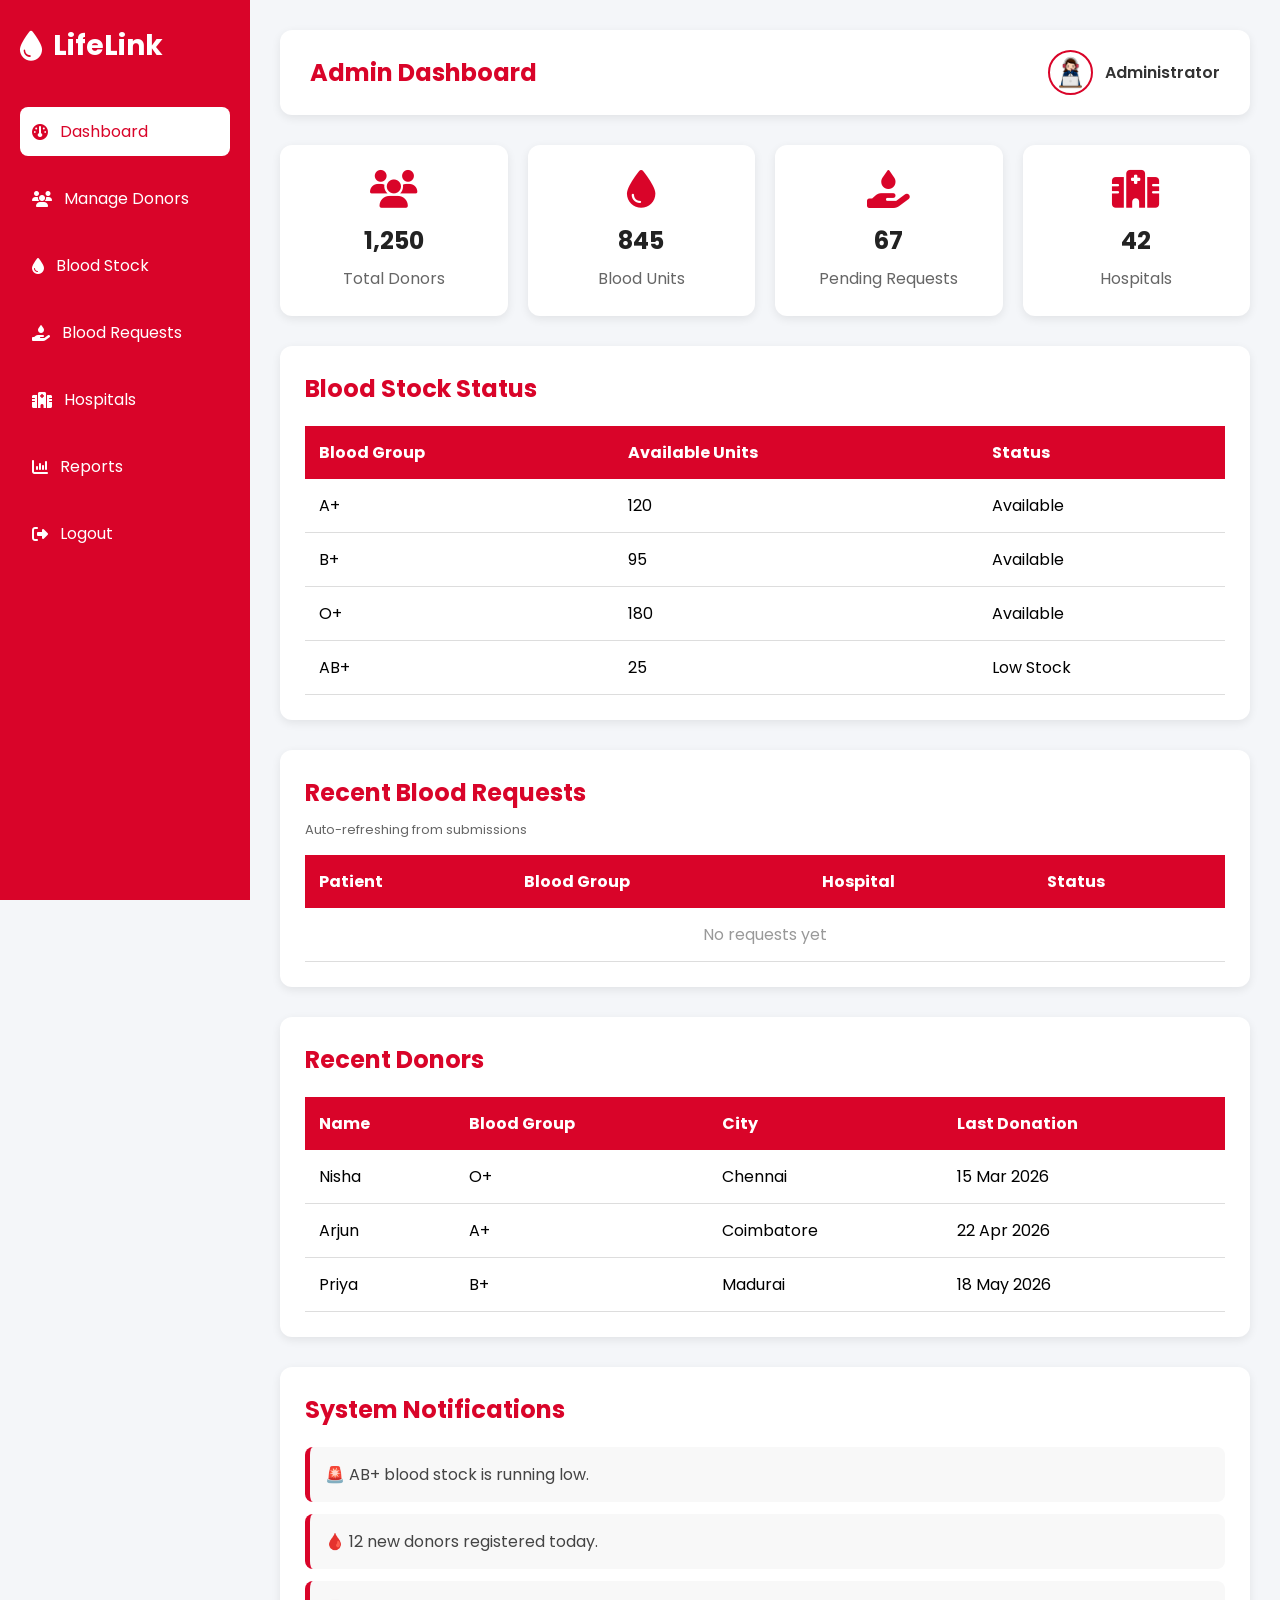
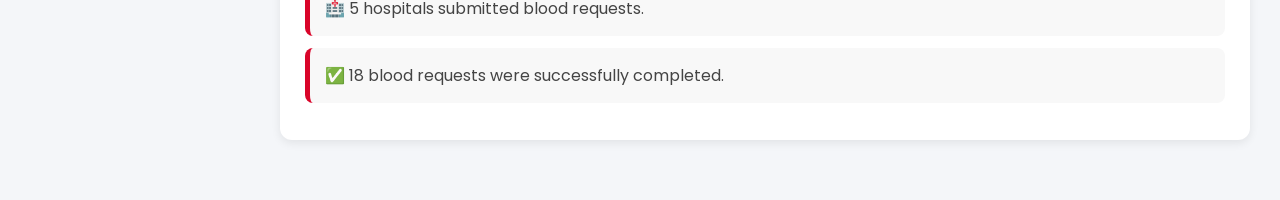
==== admin.html @ ac34ea30 "Initial commit" ====
<!doctype html>
<html lang="en">
  <head>
    <meta charset="UTF-8" />
    <meta name="viewport" content="width=device-width, initial-scale=1.0" />
    <title>LifeLink | Admin Dashboard</title>

    <!-- CSS -->
    <link rel="stylesheet" href="css/admin.css" />

    <!-- Google Font -->
    <link
      href="https://fonts.googleapis.com/css2?family=Poppins:wght@300;400;500;600;700&display=swap"
      rel="stylesheet"
    />

    <!-- Font Awesome -->
    <link
      rel="stylesheet"
      href="https://cdnjs.cloudflare.com/ajax/libs/font-awesome/6.7.2/css/all.min.css"
    />
  </head>

  <body>
    <div class="container">
      <!-- Sidebar -->

      <aside class="sidebar">
        <div class="logo">
          <i class="fa-solid fa-droplet"></i>
          <h2>LifeLink</h2>
        </div>

        <ul>
          <li>
            <a href="admin.html" class="active"
              ><i class="fa-solid fa-gauge"></i> Dashboard</a
            >
          </li>
          <li>
            <a href="#"><i class="fa-solid fa-users"></i> Manage Donors</a>
          </li>
          <li>
            <a href="#"><i class="fa-solid fa-droplet"></i> Blood Stock</a>
          </li>
          <li>
            <a href="#"
              ><i class="fa-solid fa-hand-holding-droplet"></i> Blood
              Requests</a
            >
          </li>
          <li>
            <a href="#"><i class="fa-solid fa-hospital"></i> Hospitals</a>
          </li>
          <li>
            <a href="#"><i class="fa-solid fa-chart-column"></i> Reports</a>
          </li>
          <li>
            <a href="login.html"
              ><i class="fa-solid fa-right-from-bracket"></i> Logout</a
            >
          </li>
        </ul>
      </aside>

      <!-- Main Content -->

      <main class="main-content">
        <header class="topbar">
          <h2>Admin Dashboard</h2>

          <div class="admin-profile">
            <img src="images/admin.png" alt="Admin" />

            <span>Administrator</span>
          </div>
        </header>

        <!-- Dashboard Cards -->

        <section class="dashboard-cards">
          <div class="card">
            <i class="fa-solid fa-users"></i>

            <h2>1,250</h2>

            <p>Total Donors</p>
          </div>

          <div class="card">
            <i class="fa-solid fa-droplet"></i>

            <h2>845</h2>

            <p>Blood Units</p>
          </div>

          <div class="card">
            <i class="fa-solid fa-hand-holding-droplet"></i>

            <h2>67</h2>

            <p>Pending Requests</p>
          </div>

          <div class="card">
            <i class="fa-solid fa-hospital"></i>

            <h2>42</h2>

            <p>Hospitals</p>
          </div>
        </section>

        <!-- Blood Stock -->

        <section class="blood-stock">
          <h2>Blood Stock Status</h2>

          <table>
            <thead>
              <tr>
                <th>Blood Group</th>

                <th>Available Units</th>

                <th>Status</th>
              </tr>
            </thead>

            <tbody>
              <tr>
                <td>A+</td>
                <td>120</td>
                <td>Available</td>
              </tr>

              <tr>
                <td>B+</td>
                <td>95</td>
                <td>Available</td>
              </tr>

              <tr>
                <td>O+</td>
                <td>180</td>
                <td>Available</td>
              </tr>

              <tr>
                <td>AB+</td>
                <td>25</td>
                <td>Low Stock</td>
              </tr>
            </tbody>
          </table>
        </section>

        <!-- Recent Blood Requests -->

        <section class="requests">
          <h2>Recent Blood Requests</h2>

          <p
            style="
              font-size: 13px;
              color: #666;
              margin-bottom: 15px;
              margin-top: -10px;
            "
          >
            Auto-refreshing from submissions
          </p>

          <table>
            <thead>
              <tr>
                <th>Patient</th>

                <th>Blood Group</th>

                <th>Hospital</th>

                <th>Status</th>
              </tr>
            </thead>

            <tbody id="requestsTableBody"></tbody>
          </table>
        </section>

        <!-- Recent Donors -->

        <section class="recent-donors">
          <h2>Recent Donors</h2>

          <table>
            <thead>
              <tr>
                <th>Name</th>

                <th>Blood Group</th>

                <th>City</th>

                <th>Last Donation</th>
              </tr>
            </thead>

            <tbody>
              <tr>
                <td>Nisha</td>

                <td>O+</td>

                <td>Chennai</td>

                <td>15 Mar 2026</td>
              </tr>

              <tr>
                <td>Arjun</td>

                <td>A+</td>

                <td>Coimbatore</td>

                <td>22 Apr 2026</td>
              </tr>

              <tr>
                <td>Priya</td>

                <td>B+</td>

                <td>Madurai</td>

                <td>18 May 2026</td>
              </tr>
            </tbody>
          </table>
        </section>

        <!-- Notifications -->

        <section class="notifications">
          <h2>System Notifications</h2>

          <ul>
            <li>🚨 AB+ blood stock is running low.</li>

            <li>🩸 12 new donors registered today.</li>

            <li>🏥 5 hospitals submitted blood requests.</li>

            <li>✅ 18 blood requests were successfully completed.</li>
          </ul>
        </section>
      </main>
    </div>

    <script src="js/script.js"></script>

    <script>
      // Load and display blood requests from localStorage
      function loadBloodRequests() {
        const requests =
          JSON.parse(localStorage.getItem("bloodRequests")) || [];
        const tbody = document.getElementById("requestsTableBody");

        tbody.innerHTML = "";

        if (requests.length === 0) {
          tbody.innerHTML =
            '<tr><td colspan="4" style="text-align: center; color: #999;">No requests yet</td></tr>';
          return;
        }

        requests.forEach((request) => {
          const row = document.createElement("tr");
          row.innerHTML = `
        <td>${request.patient}</td>
        <td>${request.bloodGroup}</td>
        <td>${request.hospital}</td>
        <td>${request.status}</td>
      `;
          tbody.appendChild(row);
        });
      }

      // Load requests when page loads
      window.addEventListener("load", loadBloodRequests);

      // Refresh requests every 2 seconds to see new submissions
      setInterval(loadBloodRequests, 2000);
    </script>
  </body>
</html>
---- css/admin.css ----
/* ==========================
   LifeLink Admin Dashboard
   Part 1
========================== */

*{
    margin:0;
    padding:0;
    box-sizing:border-box;
    font-family:'Poppins',sans-serif;
}

body{
    background:#f4f6f9;
}

.container{
    display:flex;
    min-height:100vh;
}

/* Sidebar */

.sidebar{
    width:250px;
    background:#d90429;
    color:#fff;
    position:fixed;
    left:0;
    top:0;
    height:100%;
    padding:25px 20px;
}

.logo{
    display:flex;
    align-items:center;
    gap:10px;
    margin-bottom:40px;
}

.logo i{
    font-size:30px;
}

.logo h2{
    font-size:28px;
    font-weight:700;
}

.sidebar ul{
    list-style:none;
}

.sidebar ul li{
    margin:18px 0;
}

.sidebar ul li a{
    color:#fff;
    text-decoration:none;
    display:flex;
    align-items:center;
    gap:12px;
    padding:12px;
    border-radius:8px;
    transition:.3s;
}

.sidebar ul li a:hover,
.sidebar ul li a.active{
    background:#fff;
    color:#d90429;
}

/* Main Content */

.main-content{
    margin-left:250px;
    width:calc(100% - 250px);
    padding:30px;
}

/* Topbar */

.topbar{
    background:#fff;
    padding:20px 30px;
    border-radius:12px;
    display:flex;
    justify-content:space-between;
    align-items:center;
    box-shadow:0 3px 10px rgba(0,0,0,.08);
    margin-bottom:30px;
}

.topbar h2{
    color:#d90429;
}

.admin-profile{
    display:flex;
    align-items:center;
    gap:12px;
}

.admin-profile img{
    width:45px;
    height:45px;
    border-radius:50%;
    object-fit:cover;
    border:2px solid #d90429;
}

.admin-profile span{
    font-weight:600;
    color:#333;
}

/* ================= Dashboard Cards ================= */

.dashboard-cards{
    display:grid;
    grid-template-columns:repeat(4,1fr);
    gap:20px;
    margin-bottom:30px;
}

.card{
    background:#fff;
    border-radius:12px;
    padding:25px;
    text-align:center;
    box-shadow:0 3px 10px rgba(0,0,0,.08);
    transition:.3s;
}

.card:hover{
    transform:translateY(-5px);
}

.card i{
    font-size:38px;
    color:#d90429;
    margin-bottom:15px;
}

.card h2{
    color:#222;
    margin-bottom:8px;
}

.card p{
    color:#666;
}

/* ================= Tables ================= */

.blood-stock,
.requests,
.recent-donors{
    background:#fff;
    padding:25px;
    border-radius:12px;
    margin-bottom:30px;
    box-shadow:0 3px 10px rgba(0,0,0,.08);
}

.blood-stock h2,
.requests h2,
.recent-donors h2{
    color:#d90429;
    margin-bottom:20px;
}

table{
    width:100%;
    border-collapse:collapse;
}

table th{
    background:#d90429;
    color:#fff;
    padding:14px;
    text-align:left;
}

table td{
    padding:14px;
    border-bottom:1px solid #ddd;
}

table tr:hover{
    background:#f9f9f9;
}
/* ================= Notifications ================= */

.notifications{
    background:#fff;
    padding:25px;
    border-radius:12px;
    box-shadow:0 3px 10px rgba(0,0,0,.08);
    margin-bottom:30px;
}

.notifications h2{
    color:#d90429;
    margin-bottom:20px;
}

.notifications ul{
    list-style:none;
}

.notifications ul li{
    padding:15px;
    margin-bottom:12px;
    background:#f8f8f8;
    border-left:5px solid #d90429;
    border-radius:8px;
    color:#444;
    transition:0.3s;
}

.notifications ul li:hover{
    background:#ffe9ed;
    transform:translateX(5px);
}

/* ================= Responsive ================= */

@media(max-width:1100px){

    .dashboard-cards{
        grid-template-columns:repeat(2,1fr);
    }
}

@media(max-width:768px){

    .container{
        flex-direction:column;
    }

    .sidebar{
        position:relative;
        width:100%;
        height:auto;
    }

    .main-content{
        margin-left:0;
        width:100%;
        padding:20px;
    }

    .topbar{
        flex-direction:column;
        gap:15px;
        text-align:center;
    }

    .dashboard-cards{
        grid-template-columns:1fr;
    }

    table{
        display:block;
        overflow-x:auto;
        white-space:nowrap;
    }
}

@media(max-width:480px){

    .logo h2{
        font-size:22px;
    }

    .sidebar ul li a{
        font-size:15px;
        padding:10px;
    }

    .card{
        padding:20px;
    }

    .card i{
        font-size:32px;
    }

    .blood-stock,
    .requests,
    .recent-donors,
    .notifications{
        padding:18px;
    }

    .topbar h2{
        font-size:24px;
    }
}
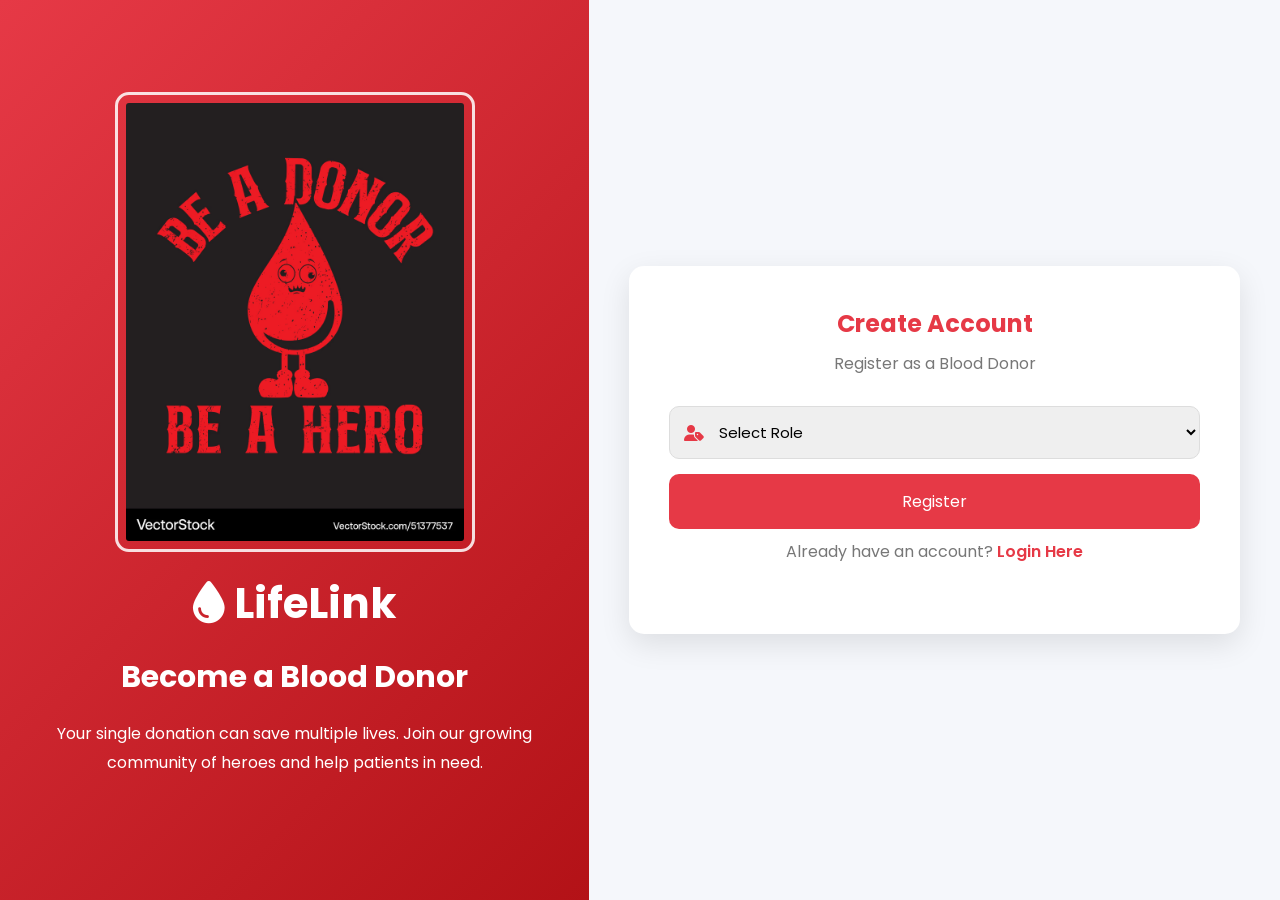
==== commit 1d455ef7: "Add hospital donor and admin details Co-authored-by: Copilot <223556219+Copilot@users.noreply.github" ====
--- a/admin.html
+++ b/admin.html
@@ -3,18 +3,12 @@
   <head>
     <meta charset="UTF-8" />
     <meta name="viewport" content="width=device-width, initial-scale=1.0" />
-    <title>LifeLink | Admin Dashboard</title>
-
-    <!-- CSS -->
+    <title>LifeLink | Staff Dashboard</title>
     <link rel="stylesheet" href="css/admin.css" />
-
-    <!-- Google Font -->
     <link
       href="https://fonts.googleapis.com/css2?family=Poppins:wght@300;400;500;600;700&display=swap"
       rel="stylesheet"
     />
-
-    <!-- Font Awesome -->
     <link
       rel="stylesheet"
       href="https://cdnjs.cloudflare.com/ajax/libs/font-awesome/6.7.2/css/all.min.css"
@@ -23,37 +17,42 @@
 
   <body>
     <div class="container">
-      <!-- Sidebar -->
-
       <aside class="sidebar">
         <div class="logo">
           <i class="fa-solid fa-droplet"></i>
           <h2>LifeLink</h2>
         </div>
 
-        <ul>
-          <li>
-            <a href="admin.html" class="active"
-              ><i class="fa-solid fa-gauge"></i> Dashboard</a
-            >
-          </li>
-          <li>
-            <a href="#"><i class="fa-solid fa-users"></i> Manage Donors</a>
-          </li>
-          <li>
-            <a href="#"><i class="fa-solid fa-droplet"></i> Blood Stock</a>
-          </li>
-          <li>
-            <a href="#"
-              ><i class="fa-solid fa-hand-holding-droplet"></i> Blood
-              Requests</a
-            >
-          </li>
-          <li>
-            <a href="#"><i class="fa-solid fa-hospital"></i> Hospitals</a>
-          </li>
-          <li>
-            <a href="#"><i class="fa-solid fa-chart-column"></i> Reports</a>
+        <ul id="adminNavigation">
+          <li>
+            <a href="#blood-requests"
+              ><i class="fa-solid fa-hand-holding-droplet"></i> Request Blood</a
+            >
+          </li>
+          <li>
+            <a href="#blood-requests"
+              ><i class="fa-solid fa-list"></i> Blood Requests</a
+            >
+          </li>
+          <li>
+            <a href="#blood-stock"
+              ><i class="fa-solid fa-droplet"></i> Blood Stock</a
+            >
+          </li>
+          <li>
+            <a href="#manage-donors"
+              ><i class="fa-solid fa-users"></i> Manage Donors</a
+            >
+          </li>
+          <li>
+            <a href="#hospitals"
+              ><i class="fa-solid fa-hospital"></i> Hospitals</a
+            >
+          </li>
+          <li>
+            <a href="#reports"
+              ><i class="fa-solid fa-chart-column"></i> Reports</a
+            >
           </li>
           <li>
             <a href="login.html"
@@ -61,92 +60,73 @@
             >
           </li>
         </ul>
+        <ul id="hospitalNavigation" hidden>
+          <li>
+            <a href="login.html"
+              ><i class="fa-solid fa-right-from-bracket"></i> Logout</a
+            >
+          </li>
+        </ul>
       </aside>
 
-      <!-- Main Content -->
-
-      <main class="main-content">
+      <main class="main-content" id="adminDashboard" hidden>
         <header class="topbar">
           <h2>Admin Dashboard</h2>
-
           <div class="admin-profile">
             <img src="images/admin.png" alt="Admin" />
-
-            <span>Administrator</span>
+            <span id="adminDisplayName">Administrator</span>
           </div>
         </header>
-
-        <!-- Dashboard Cards -->
 
         <section class="dashboard-cards">
           <div class="card">
             <i class="fa-solid fa-users"></i>
-
             <h2>1,250</h2>
-
             <p>Total Donors</p>
           </div>
-
           <div class="card">
             <i class="fa-solid fa-droplet"></i>
-
             <h2>845</h2>
-
             <p>Blood Units</p>
           </div>
-
           <div class="card">
             <i class="fa-solid fa-hand-holding-droplet"></i>
-
             <h2>67</h2>
-
             <p>Pending Requests</p>
           </div>
-
-          <div class="card">
+          <div class="card" id="hospitals">
             <i class="fa-solid fa-hospital"></i>
-
             <h2>42</h2>
-
             <p>Hospitals</p>
           </div>
         </section>
 
-        <!-- Blood Stock -->
-
-        <section class="blood-stock">
+        <section class="blood-stock" id="blood-stock">
           <h2>Blood Stock Status</h2>
-
           <table>
             <thead>
               <tr>
                 <th>Blood Group</th>
-
                 <th>Available Units</th>
-
                 <th>Status</th>
               </tr>
             </thead>
-
             <tbody>
               <tr>
                 <td>A+</td>
                 <td>120</td>
                 <td>Available</td>
               </tr>
-
               <tr>
                 <td>B+</td>
                 <td>95</td>
                 <td>Available</td>
               </tr>
-
               <tr>
                 <td>O+</td>
                 <td>180</td>
                 <td>Available</td>
               </tr>
-
               <tr>
                 <td>AB+</td>
                 <td>25</td>
@@ -156,11 +136,8 @@
           </table>
         </section>
 
-        <!-- Recent Blood Requests -->
-
-        <section class="requests">
+        <section class="requests" id="blood-requests">
           <h2>Recent Blood Requests</h2>
-
           <p
             style="
               font-size: 13px;
@@ -171,127 +148,155 @@
           >
             Auto-refreshing from submissions
           </p>
-
           <table>
             <thead>
               <tr>
                 <th>Patient</th>
-
                 <th>Blood Group</th>
-
                 <th>Hospital</th>
-
                 <th>Status</th>
               </tr>
             </thead>
-
             <tbody id="requestsTableBody"></tbody>
           </table>
         </section>
 
-        <!-- Recent Donors -->
+        <section class="recent-donors" id="manage-donors">
+          <h2>Manage Donors</h2>
+          <table>
+            <thead>
+              <tr>
+                <th>Name</th>
+                <th>Blood Group</th>
+                <th>City</th>
+                <th>Last Donation</th>
+              </tr>
+            </thead>
+            <tbody>
+              <tr>
+                <td>Nisha</td>
+                <td>O+</td>
+                <td>Chennai</td>
+                <td>15 Mar 2026</td>
+              </tr>
+              <tr>
+                <td>Arjun</td>
+                <td>A+</td>
+                <td>Coimbatore</td>
+                <td>22 Apr 2026</td>
+              </tr>
+              <tr>
+                <td>Priya</td>
+                <td>B+</td>
+                <td>Madurai</td>
+                <td>18 May 2026</td>
+              </tr>
+            </tbody>
+          </table>
+        </section>
+
+        <section class="notifications" id="reports">
+          <h2>Reports</h2>
+          <ul>
+            <li>AB+ blood stock is running low.</li>
+            <li>12 new donors registered today.</li>
+            <li>5 hospitals submitted blood requests.</li>
+            <li>18 blood requests were successfully completed.</li>
+          </ul>
+        </section>
+      </main>
+
+      <main class="main-content" id="hospitalDashboard" hidden>
+        <header class="topbar">
+          <h2>Hospital Dashboard</h2>
+          <div class="admin-profile">
+            <img src="images/admin.png" alt="Hospital account" />
+            <span id="hospitalDisplayName">Hospital</span>
+          </div>
+        </header>
+
+        <section class="dashboard-cards">
+          <div class="card">
+            <i class="fa-solid fa-hand-holding-droplet"></i>
+            <h2 id="hospitalRequestCount">0</h2>
+            <p>Requested Blood</p>
+          </div>
+        </section>
 
         <section class="recent-donors">
-          <h2>Recent Donors</h2>
-
+          <h2>Donor Details</h2>
           <table>
             <thead>
               <tr>
                 <th>Name</th>
-
                 <th>Blood Group</th>
-
-                <th>City</th>
-
+                <th>Age</th>
+                <th>Gender</th>
+                <th>Weight</th>
+                <th>Phone</th>
+                <th>Location</th>
+                <th>Email</th>
                 <th>Last Donation</th>
-              </tr>
-            </thead>
-
-            <tbody>
-              <tr>
-                <td>Nisha</td>
-
-                <td>O+</td>
-
-                <td>Chennai</td>
-
-                <td>15 Mar 2026</td>
-              </tr>
-
-              <tr>
-                <td>Arjun</td>
-
-                <td>A+</td>
-
-                <td>Coimbatore</td>
-
-                <td>22 Apr 2026</td>
-              </tr>
-
-              <tr>
-                <td>Priya</td>
-
-                <td>B+</td>
-
-                <td>Madurai</td>
-
-                <td>18 May 2026</td>
-              </tr>
-            </tbody>
-          </table>
-        </section>
-
-        <!-- Notifications -->
-
-        <section class="notifications">
-          <h2>System Notifications</h2>
-
-          <ul>
-            <li>🚨 AB+ blood stock is running low.</li>
-
-            <li>🩸 12 new donors registered today.</li>
-
-            <li>🏥 5 hospitals submitted blood requests.</li>
-
-            <li>✅ 18 blood requests were successfully completed.</li>
-          </ul>
+                <th>Donation Count</th>
+              </tr>
+            </thead>
+            <tbody id="hospitalDonorDetails"></tbody>
+          </table>
+        </section>
+
+        <section class="recent-donors">
+          <h2>Admin Details</h2>
+          <table>
+            <thead>
+              <tr>
+                <th>Employee ID</th>
+                <th>Email</th>
+              </tr>
+            </thead>
+            <tbody id="hospitalAdminDetails"></tbody>
+          </table>
         </section>
       </main>
     </div>
 
     <script src="js/script.js"></script>
-
     <script>
-      // Load and display blood requests from localStorage
       function loadBloodRequests() {
-        const requests =
-          JSON.parse(localStorage.getItem("bloodRequests")) || [];
+        let requests = [];
+        try {
+          requests = JSON.parse(localStorage.getItem("bloodRequests") || "[]");
+        } catch (error) {
+          requests = [];
+        }
         const tbody = document.getElementById("requestsTableBody");
-
-        tbody.innerHTML = "";
-
-        if (requests.length === 0) {
-          tbody.innerHTML =
-            '<tr><td colspan="4" style="text-align: center; color: #999;">No requests yet</td></tr>';
+        if (!tbody) return;
+        tbody.replaceChildren();
+
+        if (!requests.length) {
+          const row = document.createElement("tr");
+          row.innerHTML =
+            '<td colspan="4" style="text-align:center;color:#999;">No requests yet</td>';
+          tbody.appendChild(row);
           return;
         }
 
         requests.forEach((request) => {
           const row = document.createElement("tr");
-          row.innerHTML = `
-        <td>${request.patient}</td>
-        <td>${request.bloodGroup}</td>
-        <td>${request.hospital}</td>
-        <td>${request.status}</td>
-      `;
+          [
+            request.patient,
+            request.bloodGroup,
+            request.hospital,
+            request.status,
+          ].forEach((value) => {
+            const cell = document.createElement("td");
+            cell.textContent = value || "";
+            row.appendChild(cell);
+          });
           tbody.appendChild(row);
         });
       }
 
-      // Load requests when page loads
       window.addEventListener("load", loadBloodRequests);
-
-      // Refresh requests every 2 seconds to see new submissions
       setInterval(loadBloodRequests, 2000);
     </script>
   </body>
--- a/css/admin.css
+++ b/css/admin.css
@@ -12,6 +12,13 @@
 
 body{
     background:#f4f6f9;
+}
+
+#adminDashboard[hidden],
+#hospitalDashboard[hidden],
+#adminNavigation[hidden],
+#hospitalNavigation[hidden]{
+    display:none !important;
 }
 
 .container{
